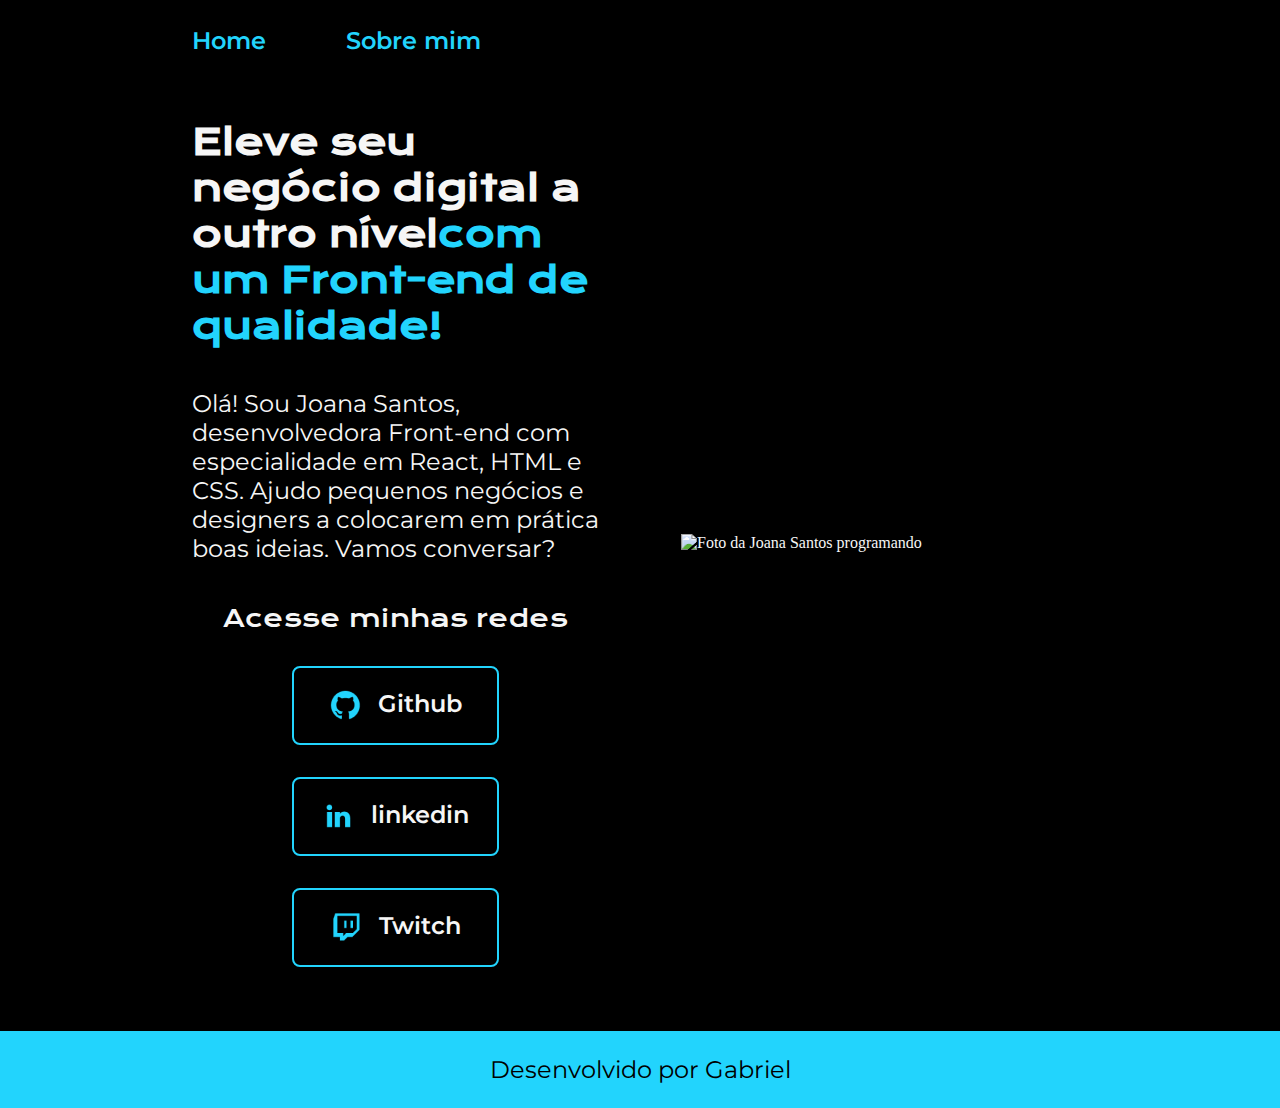
==== index.html @ 1ee54dc5 "Add files via upload" ====
<!DOCTYPE html>
<html lang="pt-br">

<head>
    <meta charset="UTF-8">
    <meta http-equiv="X-UA-Compatible" content="IE=edge">
    <meta name="viewport" content="width=device-width, initial-scale=1.0">
    <title>Portifolio</title>
    <link rel="stylesheet" href="style.css">
</head>

<body>
    <header class="cabecalho">
        <nav class="cabecalho_menu">
            <a class="cabecalho_menu_link" href="index.html">Home</a>
            <a class="cabecalho_menu_link" href="about.html">Sobre mim</a>
        </nav>
    </header>
    <main class="apresentacao">
        <section class="apresentacao__conteudo">
            <h1 class="apresentacao__conteudo__titulo">Eleve seu negócio digital a outro nível<strong 
            class="titulo-destaque">com um Front-end de qualidade!
            </strong></h1>
            <p class="apresentacao__conteudo__texto">Olá! Sou Joana Santos, desenvolvedora
            Front-end com especialidade em React, HTML e
            CSS. Ajudo pequenos negócios e designers a
            colocarem em prática boas ideias. Vamos
            conversar?</p>
            <div class="apresentacao__links">
                <h2 class="apresentacao__links__subtitulo">Acesse minhas redes</h2>
                <a class="apresentacao__links__navegacao" href="https://github.com/rafaballerini">
                    <img src="./assets/github.png">
                    Github
                </a>
                <a class="apresentacao__links__navegacao" href="https://linkedin.com/in/rafaellaballerini">
                    <img src="./assets/linkedin.png">
                    linkedin
                </a>
                <a class="apresentacao__links__navegacao" href="https://twitch.tv/guilimadev">
                    <img src="./assets/twitch.png">
                    Twitch
                </a>
            </div>
        </section>
        <img class="apresentacao_imagem" src="./assets/imagem.png" alt="Foto da Joana Santos programando">
    </main>
    <footer class="rodape">
        <p>Desenvolvido por Gabriel</p>
    </footer>
</body>

</html>
---- style.css ----
@import url('https://fonts.googleapis.com/css2?family=Krona+One&family=Montserrat:wght@400;600&display=swap');
:root {
--cor--primaria:#000000;
--cor--secundaria:#f6f6f6;
--cor--terciaria:#22d4fd;
--cor--hover: #272727;
--fonte--principal: 'Krona One', sans-serif;
--fonte--secundaria: 'Montserrat', sans-serif;
}


*{
    margin: 0;
    padding: 0;
}

body{
    box-sizing: border-box;
    background-color: var(--cor--primaria);
    color: var(--cor--secundaria);
}

.titulo-destaque{
    color: var(--cor--terciaria);
}
.cabecalho {
    padding: 2% 0 0 15%;
}
.cabecalho_menu {
    display: flex;
    gap: 80px;
}

.cabecalho_menu_link {
    font-family: var(--fonte--secundaria);
    font-size: 24px;
    font-weight: 600;
    color: var(--cor--terciaria);
    text-decoration: none;
}

.apresentacao{
    padding: 5% 15%;
    display: flex;
    align-items: center;
    justify-content: space-between;
    gap: 82px;
}
.apresentacao__conteudo{
    width: 50%;
    display: flex;
    flex-direction: column;
    gap: 40px;
}

.apresentacao__conteudo__titulo{
    font-size: 2.25rem;
    font-family: var(--fonte--principal);
}

.apresentacao__conteudo__texto{
    font-size: 1.5rem;
    font-family: var(--fonte--secundaria);
}

.apresentacao__links{
    display: flex;
    flex-direction: column;
    justify-content: space-between;
    align-items: center;
    gap: 32px;
}
.apresentacao__links__subtitulo{
    font-family: var(--fonte--principal);
    font-weight: 400;
    font-size: 1.5rem;
}
.apresentacao__links__navegacao{
    display: flex;
    justify-content: center;
    gap: 16px;
    border: 2px solid var(--cor--terciaria);
    width: 50%;
    text-align: center;
    border-radius: 8px;
    font-size: 1.5rem;
    font-weight: 600;
    padding: 21.5px 0;
    text-decoration: none;
    color: var(--cor--secundaria);
    font-family: var(--fonte--secundaria);
}
.apresentacao__links__link:hover{
    background-color: var(--cor--hover);
}
.apresentacao_imagem {
    width: 50%;
}
.rodape {
    color: var(--cor--primaria);
    background-color: var(--cor--terciaria);
    padding: 24px;
    text-align: center;
    font-family: var(--fonte--secundaria);
    font-size: 1.5rem;
    font-weight: 400;
}
@media (max-width: 1200px) {
    .cabecalho{
        padding: 10%;
    }
    .cabecalho_menu {
        justify-content: center;
    }


    .apresentacao {
        flex-direction: column-reverse;
        padding: 5%;
    }
    .apresentacao__conteudo {
        width: auto;
    }
}
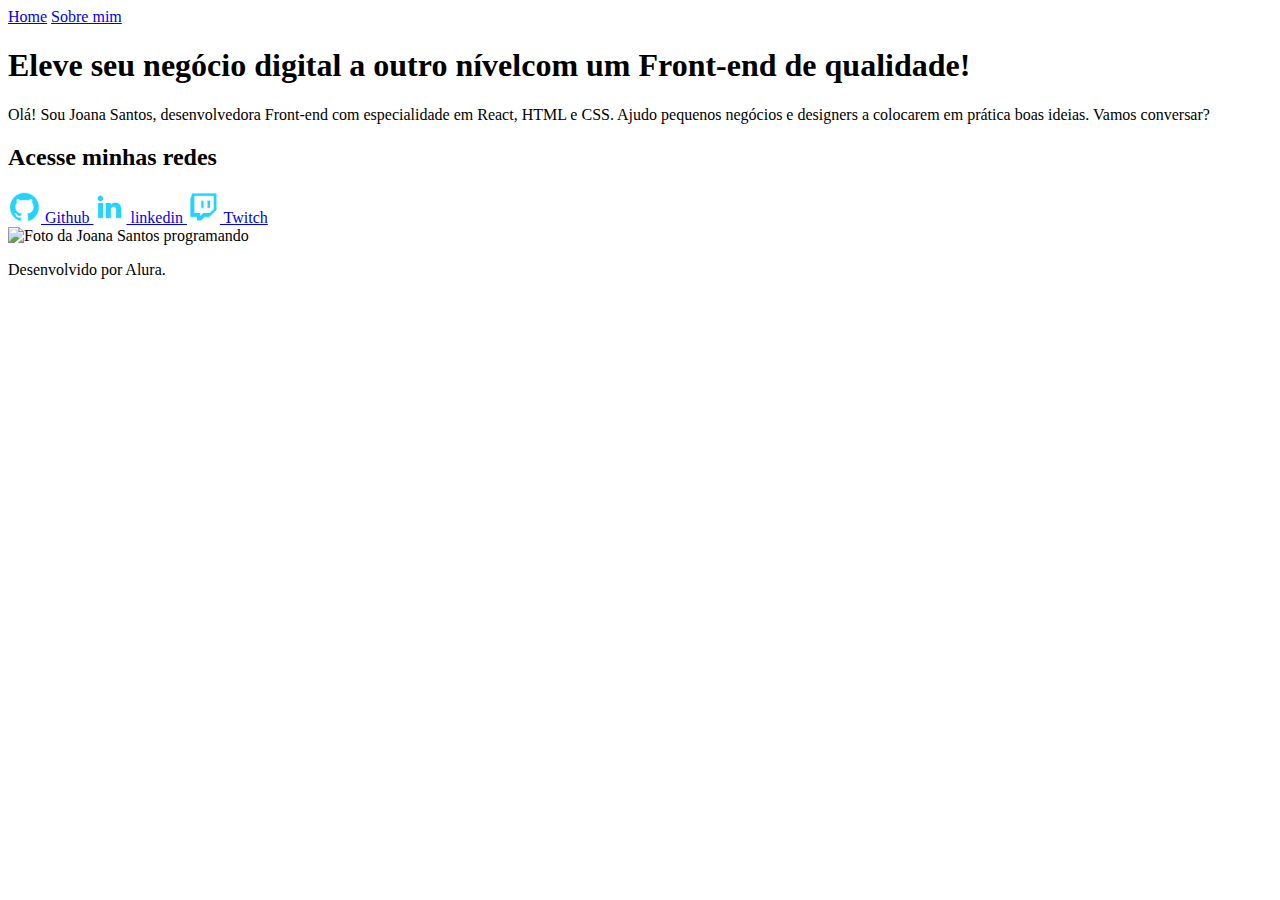
==== commit 02c52ab6: "Add files via upload" ====
--- a/index.html
+++ b/index.html
@@ -6,14 +6,14 @@
     <meta http-equiv="X-UA-Compatible" content="IE=edge">
     <meta name="viewport" content="width=device-width, initial-scale=1.0">
     <title>Portifolio</title>
-    <link rel="stylesheet" href="style.css">
+    <link rel="stylesheet" href="./styles/style.css">
 </head>
 
 <body>
     <header class="cabecalho">
-        <nav class="cabecalho_menu">
-            <a class="cabecalho_menu_link" href="index.html">Home</a>
-            <a class="cabecalho_menu_link" href="about.html">Sobre mim</a>
+        <nav class="cabecalho__menu">
+            <a class="cabecalho__menu__link" href="index.html">Home</a>
+            <a class="cabecalho__menu__link" href="about.html">Sobre mim</a>
         </nav>
     </header>
     <main class="apresentacao">
@@ -40,12 +40,13 @@
                     <img src="./assets/twitch.png">
                     Twitch
                 </a>
+        
             </div>
         </section>
-        <img class="apresentacao_imagem" src="./assets/imagem.png" alt="Foto da Joana Santos programando">
+        <img class="apresentacao__imagem" src="./assets/imagem.png" alt="Foto da Joana Santos programando">
     </main>
     <footer class="rodape">
-        <p>Desenvolvido por Gabriel</p>
+        <p>Desenvolvido por Alura.</p>
     </footer>
 </body>
 
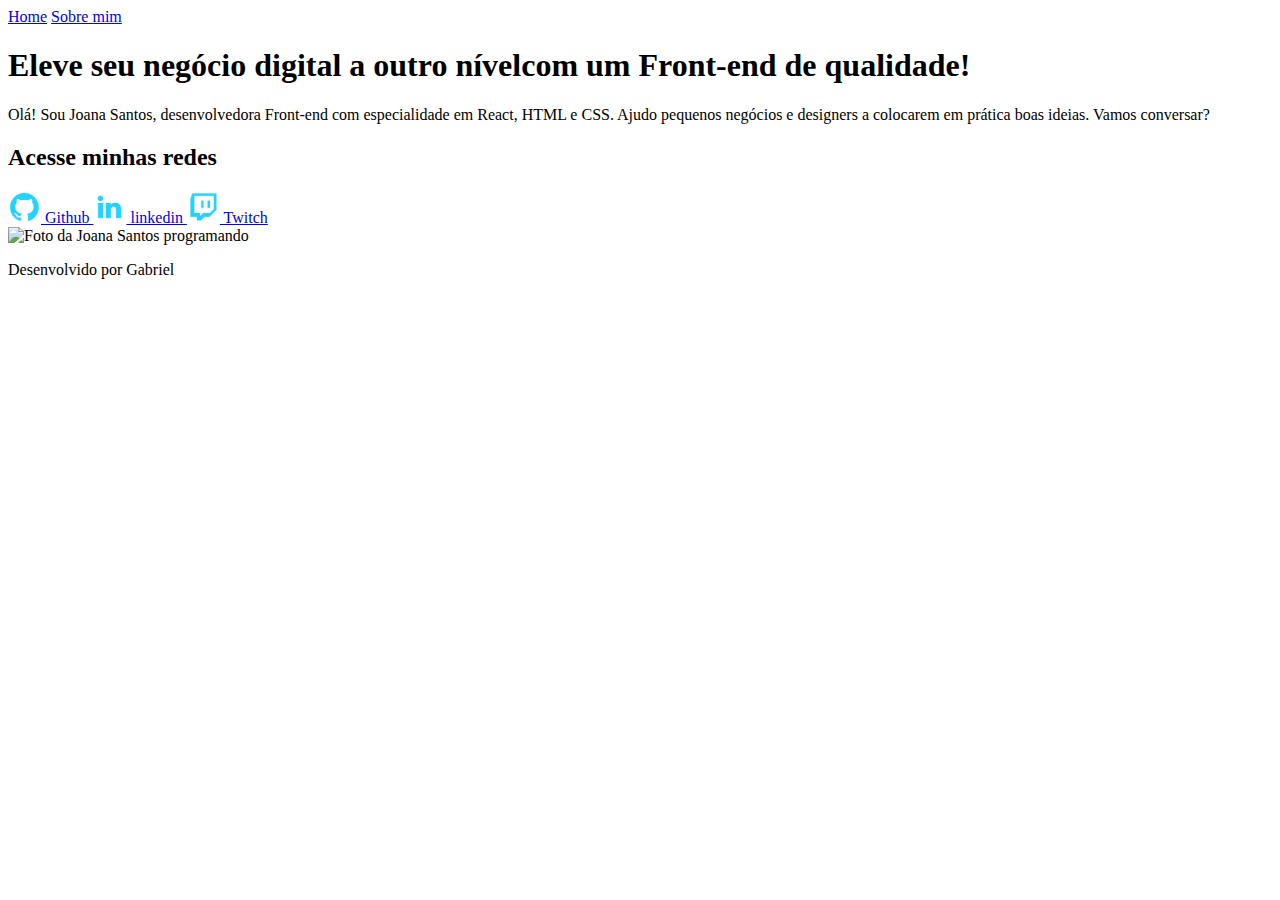
==== commit a2e420cd: "Add files via upload" ====
--- a/index.html
+++ b/index.html
@@ -6,7 +6,7 @@
     <meta http-equiv="X-UA-Compatible" content="IE=edge">
     <meta name="viewport" content="width=device-width, initial-scale=1.0">
     <title>Portifolio</title>
-    <link rel="stylesheet" href="./styles/style.css">
+    <link rel="stylesheet" href="styles/style.css">
 </head>
 
 <body>
@@ -46,7 +46,7 @@
         <img class="apresentacao__imagem" src="./assets/imagem.png" alt="Foto da Joana Santos programando">
     </main>
     <footer class="rodape">
-        <p>Desenvolvido por Alura.</p>
+        <p>Desenvolvido por  Gabriel</p>
     </footer>
 </body>
 
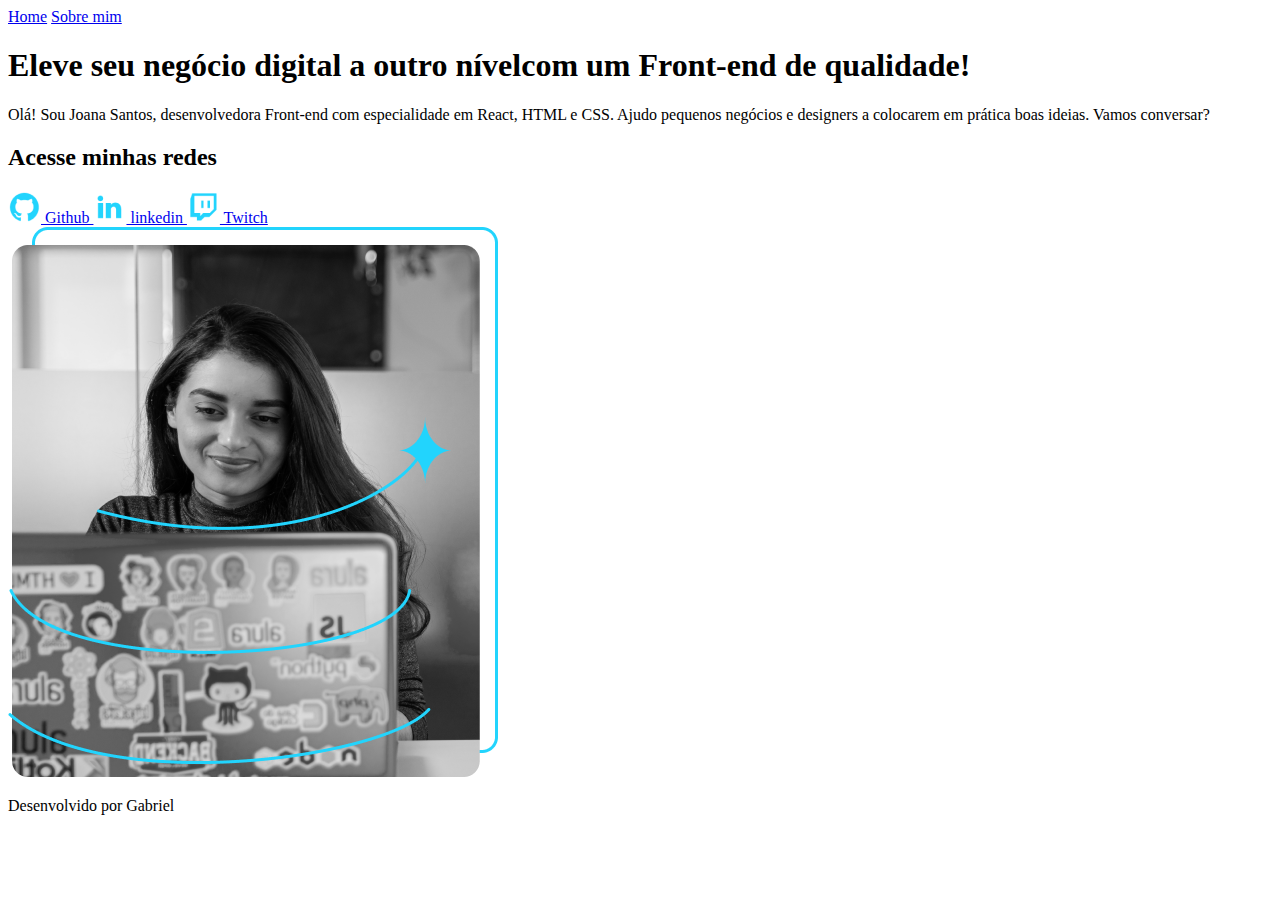
==== commit b0f5803f: "Add files via upload" ====
--- a/index.html
+++ b/index.html
@@ -43,7 +43,7 @@
         
             </div>
         </section>
-        <img class="apresentacao__imagem" src="./assets/imagem.png" alt="Foto da Joana Santos programando">
+        <img class="apresentacao__imagem" src="assets/Imagem.png" alt="Foto da Joana Santos programando">
     </main>
     <footer class="rodape">
         <p>Desenvolvido por  Gabriel</p>
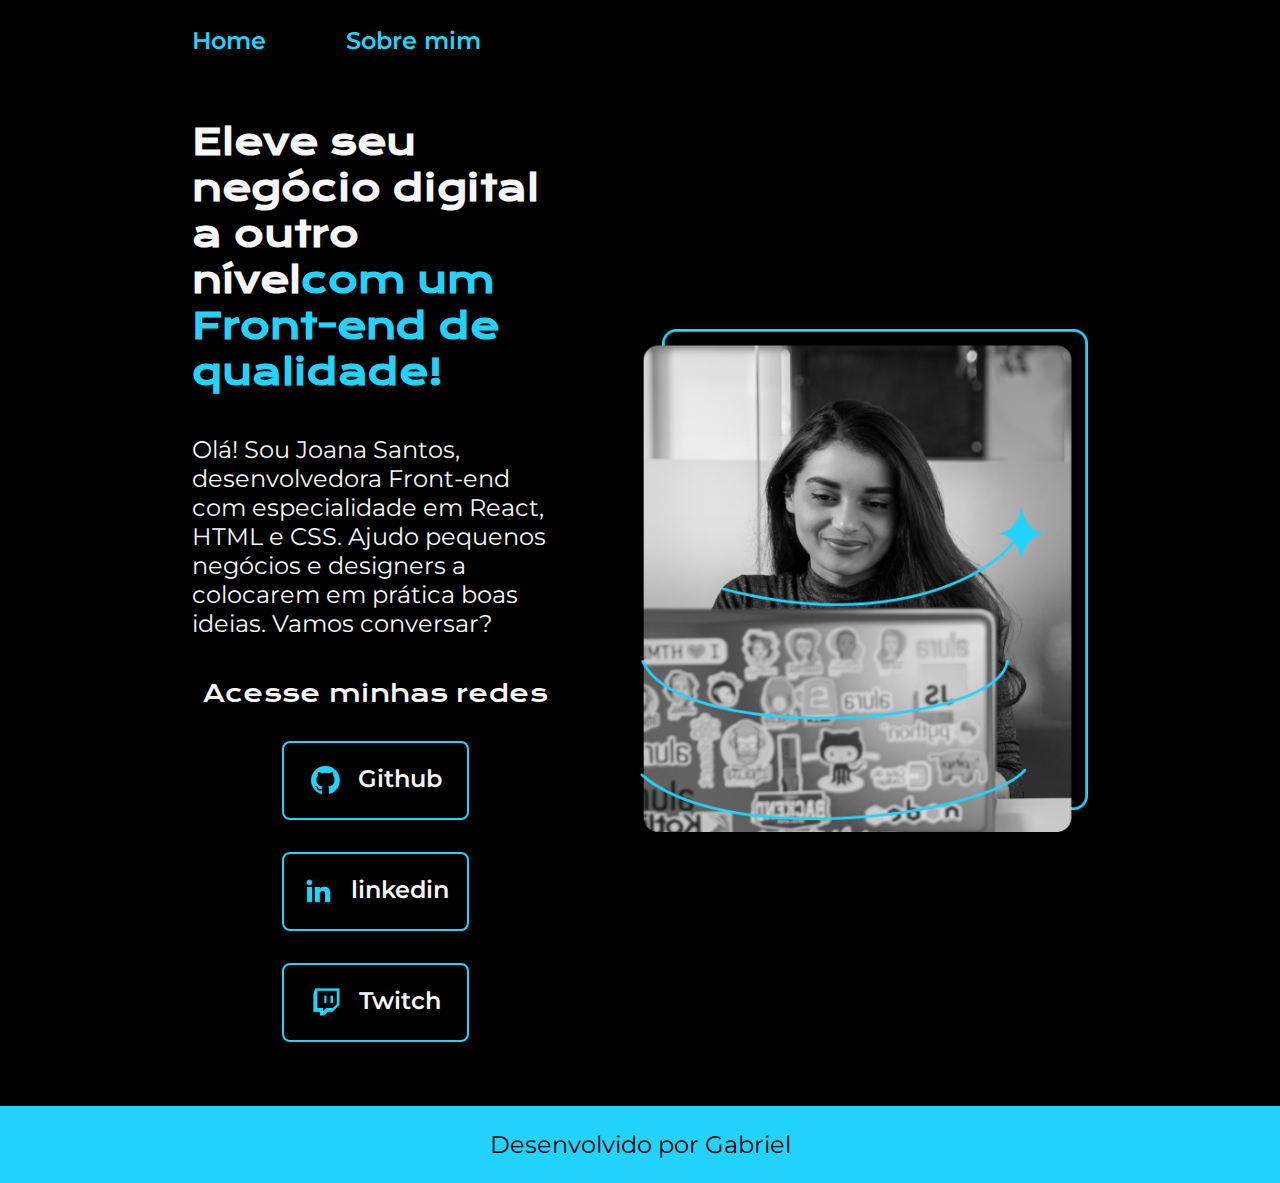
==== commit acb71b32: "Add files via upload" ====
--- a/index.html
+++ b/index.html
@@ -6,7 +6,7 @@
     <meta http-equiv="X-UA-Compatible" content="IE=edge">
     <meta name="viewport" content="width=device-width, initial-scale=1.0">
     <title>Portifolio</title>
-    <link rel="stylesheet" href="styles/style.css">
+    <link rel="stylesheet" href="style.css">
 </head>
 
 <body>
--- a/style.css
+++ b/style.css
@@ -0,0 +1,120 @@
+@import url('https://fonts.googleapis.com/css2?family=Krona+One&family=Montserrat:wght@400;600&display=swap');
+
+:root {
+    --cor-primaria: #000000;
+    --cor-secundaria: #F6F6F6;
+    --cor-terciaria: #22D4FD;
+    --cor-hover: #272727;
+
+    --fonte-primaria: 'Krona One', sans-serif;
+    --fonte-secundaria: 'Montserrat', sans-serif;
+}
+*{
+    margin: 0;
+    padding: 0;
+}
+
+body{
+    box-sizing: border-box;
+    background-color: var(--cor-primaria);
+    color: var(--cor-secundaria);
+}
+
+.cabecalho{
+    padding: 2% 0% 0% 15%;
+}
+.cabecalho__menu{
+    display: flex;
+    gap: 80px;
+}
+.cabecalho__menu__link{
+    font-family: var(--fonte-secundaria);
+    font-size: 1.5rem;
+    font-weight: 600;
+    color: var(--cor-terciaria);
+    text-decoration: none;
+}
+.apresentacao{
+    padding: 5% 15%;
+    display: flex;
+    align-items: center;
+    justify-content: space-between;
+    gap: 82px;
+}
+.apresentacao__conteudo{
+    width: 50%;
+    display: flex;
+    flex-direction: column;
+    gap: 40px;
+}
+
+.apresentacao__conteudo__titulo{
+    font-size: 2.25rem;
+    font-family: var(--fonte-primaria);
+}
+.titulo-destaque{
+    color: var(--cor-terciaria);
+}
+.apresentacao__conteudo__texto{
+    font-size: 1.5rem;
+    font-family: var(--fonte-secundaria);
+}
+
+.apresentacao__links{
+    display: flex;
+    flex-direction: column;
+    justify-content: space-between;
+    align-items: center;
+    gap: 32px;
+}
+.apresentacao__links__subtitulo{
+    font-family: var(--fonte-primaria);
+    font-weight: 400;
+    font-size: 1.5rem;
+}
+.apresentacao__links__navegacao{
+    display: flex;
+    justify-content: center;
+    gap: 16px;
+    border: 2px solid var(--cor-terciaria);
+    width: 50%;
+    text-align: center;
+    border-radius: 8px;
+    font-size: 1.5rem;
+    font-weight: 600;
+    padding: 21.5px 0;
+    text-decoration: none;
+    color: var(--cor-secundaria);
+    font-family: var(--fonte-secundaria);
+}
+.apresentacao__links__navegacao:hover{
+    background-color: var(--cor-hover);
+}
+.apresentacao__imagem{
+    width: 50%;
+}
+.rodape{
+    color: var(--cor-primaria);
+    background-color: var(--cor-terciaria);
+    padding: 24px;
+    text-align: center;
+    font-family: var(--fonte-secundaria);
+    font-size: 1.5rem;
+    font-weight: 400;
+}
+
+@media (max-width: 1200px) {
+    .cabecalho{
+         padding: 10%;  
+    }
+    .cabecalho__menu{
+        justify-content: center;
+    }
+    .apresentacao{
+        flex-direction: column-reverse;
+        padding: 5%;
+    }
+    .apresentacao__conteudo{
+        width: auto;
+    }
+}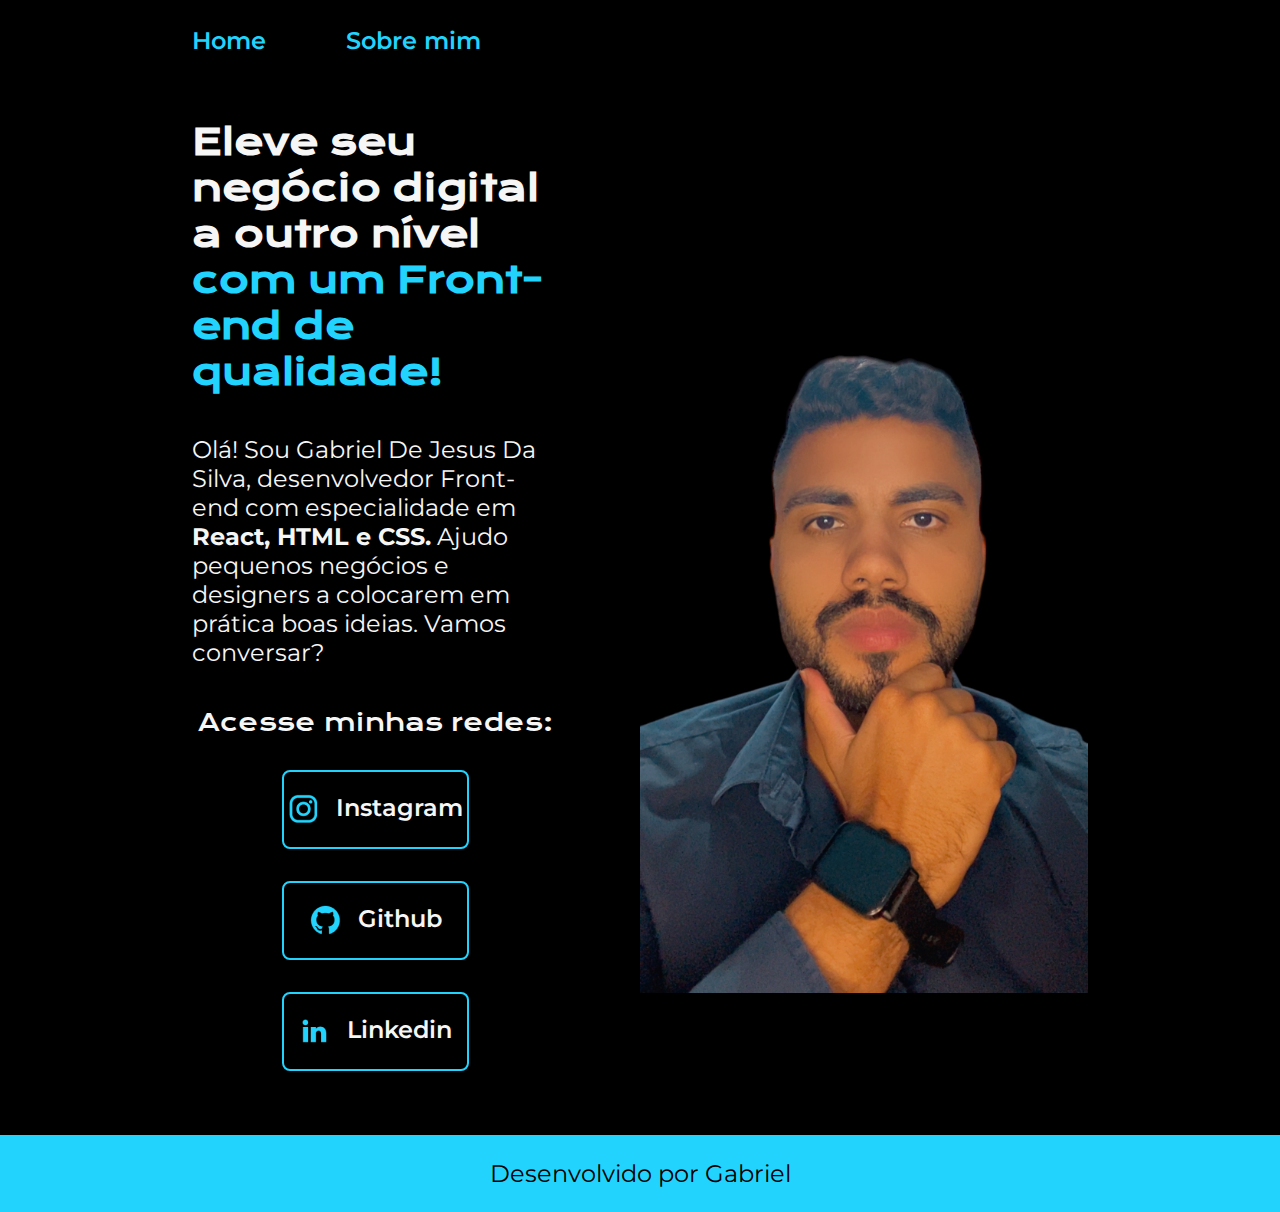
==== commit 5b813395: "Add files via upload" ====
--- a/index.html
+++ b/index.html
@@ -1,53 +1,37 @@
-<!DOCTYPE html>
-<html lang="pt-br">
-
-<head>
-    <meta charset="UTF-8">
-    <meta http-equiv="X-UA-Compatible" content="IE=edge">
-    <meta name="viewport" content="width=device-width, initial-scale=1.0">
-    <title>Portifolio</title>
-    <link rel="stylesheet" href="style.css">
-</head>
-
-<body>
-    <header class="cabecalho">
-        <nav class="cabecalho__menu">
-            <a class="cabecalho__menu__link" href="index.html">Home</a>
-            <a class="cabecalho__menu__link" href="about.html">Sobre mim</a>
-        </nav>
-    </header>
-    <main class="apresentacao">
-        <section class="apresentacao__conteudo">
-            <h1 class="apresentacao__conteudo__titulo">Eleve seu negócio digital a outro nível<strong 
-            class="titulo-destaque">com um Front-end de qualidade!
-            </strong></h1>
-            <p class="apresentacao__conteudo__texto">Olá! Sou Joana Santos, desenvolvedora
-            Front-end com especialidade em React, HTML e
-            CSS. Ajudo pequenos negócios e designers a
-            colocarem em prática boas ideias. Vamos
-            conversar?</p>
-            <div class="apresentacao__links">
-                <h2 class="apresentacao__links__subtitulo">Acesse minhas redes</h2>
-                <a class="apresentacao__links__navegacao" href="https://github.com/rafaballerini">
-                    <img src="./assets/github.png">
-                    Github
-                </a>
-                <a class="apresentacao__links__navegacao" href="https://linkedin.com/in/rafaellaballerini">
-                    <img src="./assets/linkedin.png">
-                    linkedin
-                </a>
-                <a class="apresentacao__links__navegacao" href="https://twitch.tv/guilimadev">
-                    <img src="./assets/twitch.png">
-                    Twitch
-                </a>
-        
-            </div>
-        </section>
-        <img class="apresentacao__imagem" src="assets/Imagem.png" alt="Foto da Joana Santos programando">
-    </main>
-    <footer class="rodape">
-        <p>Desenvolvido por  Gabriel</p>
-    </footer>
-</body>
-
+<!DOCTYPE html>
+<html lang="pt-br">
+<head>
+    <meta charset="UTF-8">
+    <meta name="viewport" content="width=device-width, initial-scale=1.0">
+    <title>Portfolio</title>
+    <link rel="stylesheet" href="./styles/style.css">
+</head>
+<body>
+    <header class="cabecalho">
+        <nav class="cabecalho__menu">
+            <a class="cabecalho__menu__link" href="index.html">Home</a>
+            <a class="cabecalho__menu__link" href="about.html">Sobre mim</a>
+        </nav>
+    </header>
+    
+        <main class="apresentacao">
+                <section class="apresentacao__conteudo">
+                    <h1 class="apresentacao__conteudo__titulo">Eleve seu negócio digital a outro nível <strong class="titulo-destaque">com um Front-end de qualidade!</strong></h1>
+                    <p class="apresentacao__conteudo__texto">Olá! Sou Gabriel De Jesus Da Silva, desenvolvedor Front-end com especialidade em <strong> React, HTML e CSS.</strong> Ajudo pequenos negócios e designers a colocarem 
+                    em prática boas ideias. Vamos conversar?</p>
+                    <div class="apresentacao__links">
+                        <h2 class="apresentacao__links__subtitulo">Acesse minhas redes:</h2>
+                        <a class="apresentacao__links__navegacao" href="https://www.instagram.com/gabrieldejs_/?next=%2F"><img src="./assets/imagem/instagram.png" alt="">Instagram</a>
+                        <a class="apresentacao__links__navegacao" href="https://github.com/Gabrieljdev"><img src="./assets/imagem/github.png" alt="">Github</a>
+                        <a class="apresentacao__links__navegacao" href="https://www.linkedin.com/in/gabriel-silva-99428016a/"><img src="./assets/imagem/linkedin.png" alt="">Linkedin</a>
+                    </div>
+                </section>
+                <img class="apresentacao__imagem" src="./assets/imagem/gabriel.jpg" alt="" width="350px">           
+        </main>
+  
+    <footer class="rodape">
+        <p>Desenvolvido por Gabriel</p>
+    </footer>
+    
+</body>
 </html>--- a/styles/style.css
+++ b/styles/style.css
@@ -0,0 +1,120 @@
+@import url('https://fonts.googleapis.com/css2?family=Krona+One&family=Montserrat:wght@400;600&display=swap');
+
+:root {
+    --cor-primaria: #000000;
+    --cor-secundaria: #F6F6F6;
+    --cor-terciaria: #22D4FD;
+    --cor-hover: #272727;
+
+    --fonte-primaria: 'Krona One', sans-serif;
+    --fonte-secundaria: 'Montserrat', sans-serif;
+}
+*{
+    margin: 0;
+    padding: 0;
+}
+
+body{
+    box-sizing: border-box;
+    background-color: var(--cor-primaria);
+    color: var(--cor-secundaria);
+}
+
+.cabecalho{
+    padding: 2% 0% 0% 15%;
+}
+.cabecalho__menu{
+    display: flex;
+    gap: 80px;
+}
+.cabecalho__menu__link{
+    font-family: var(--fonte-secundaria);
+    font-size: 1.5rem;
+    font-weight: 600;
+    color: var(--cor-terciaria);
+    text-decoration: none;
+}
+.apresentacao{
+    padding: 5% 15%;
+    display: flex;
+    align-items: center;
+    justify-content: space-between;
+    gap: 82px;
+}
+.apresentacao__conteudo{
+    width: 50%;
+    display: flex;
+    flex-direction: column;
+    gap: 40px;
+}
+
+.apresentacao__conteudo__titulo{
+    font-size: 2.25rem;
+    font-family: var(--fonte-primaria);
+}
+.titulo-destaque{
+    color: var(--cor-terciaria);
+}
+.apresentacao__conteudo__texto{
+    font-size: 1.5rem;
+    font-family: var(--fonte-secundaria);
+}
+
+.apresentacao__links{
+    display: flex;
+    flex-direction: column;
+    justify-content: space-between;
+    align-items: center;
+    gap: 32px;
+}
+.apresentacao__links__subtitulo{
+    font-family: var(--fonte-primaria);
+    font-weight: 400;
+    font-size: 1.5rem;
+}
+.apresentacao__links__navegacao{
+    display: flex;
+    justify-content: center;
+    gap: 16px;
+    border: 2px solid var(--cor-terciaria);
+    width: 50%;
+    text-align: center;
+    border-radius: 8px;
+    font-size: 1.5rem;
+    font-weight: 600;
+    padding: 21.5px 0;
+    text-decoration: none;
+    color: var(--cor-secundaria);
+    font-family: var(--fonte-secundaria);
+}
+.apresentacao__links__navegacao:hover{
+    background-color: var(--cor-hover);
+}
+.apresentacao__imagem{
+    width: 50%;
+}
+.rodape{
+    color: var(--cor-primaria);
+    background-color: var(--cor-terciaria);
+    padding: 24px;
+    text-align: center;
+    font-family: var(--fonte-secundaria);
+    font-size: 1.5rem;
+    font-weight: 400;
+}
+
+@media (max-width: 1200px) {
+    .cabecalho{
+         padding: 10%;  
+    }
+    .cabecalho__menu{
+        justify-content: center;
+    }
+    .apresentacao{
+        flex-direction: column-reverse;
+        padding: 5%;
+    }
+    .apresentacao__conteudo{
+        width: auto;
+    }
+}